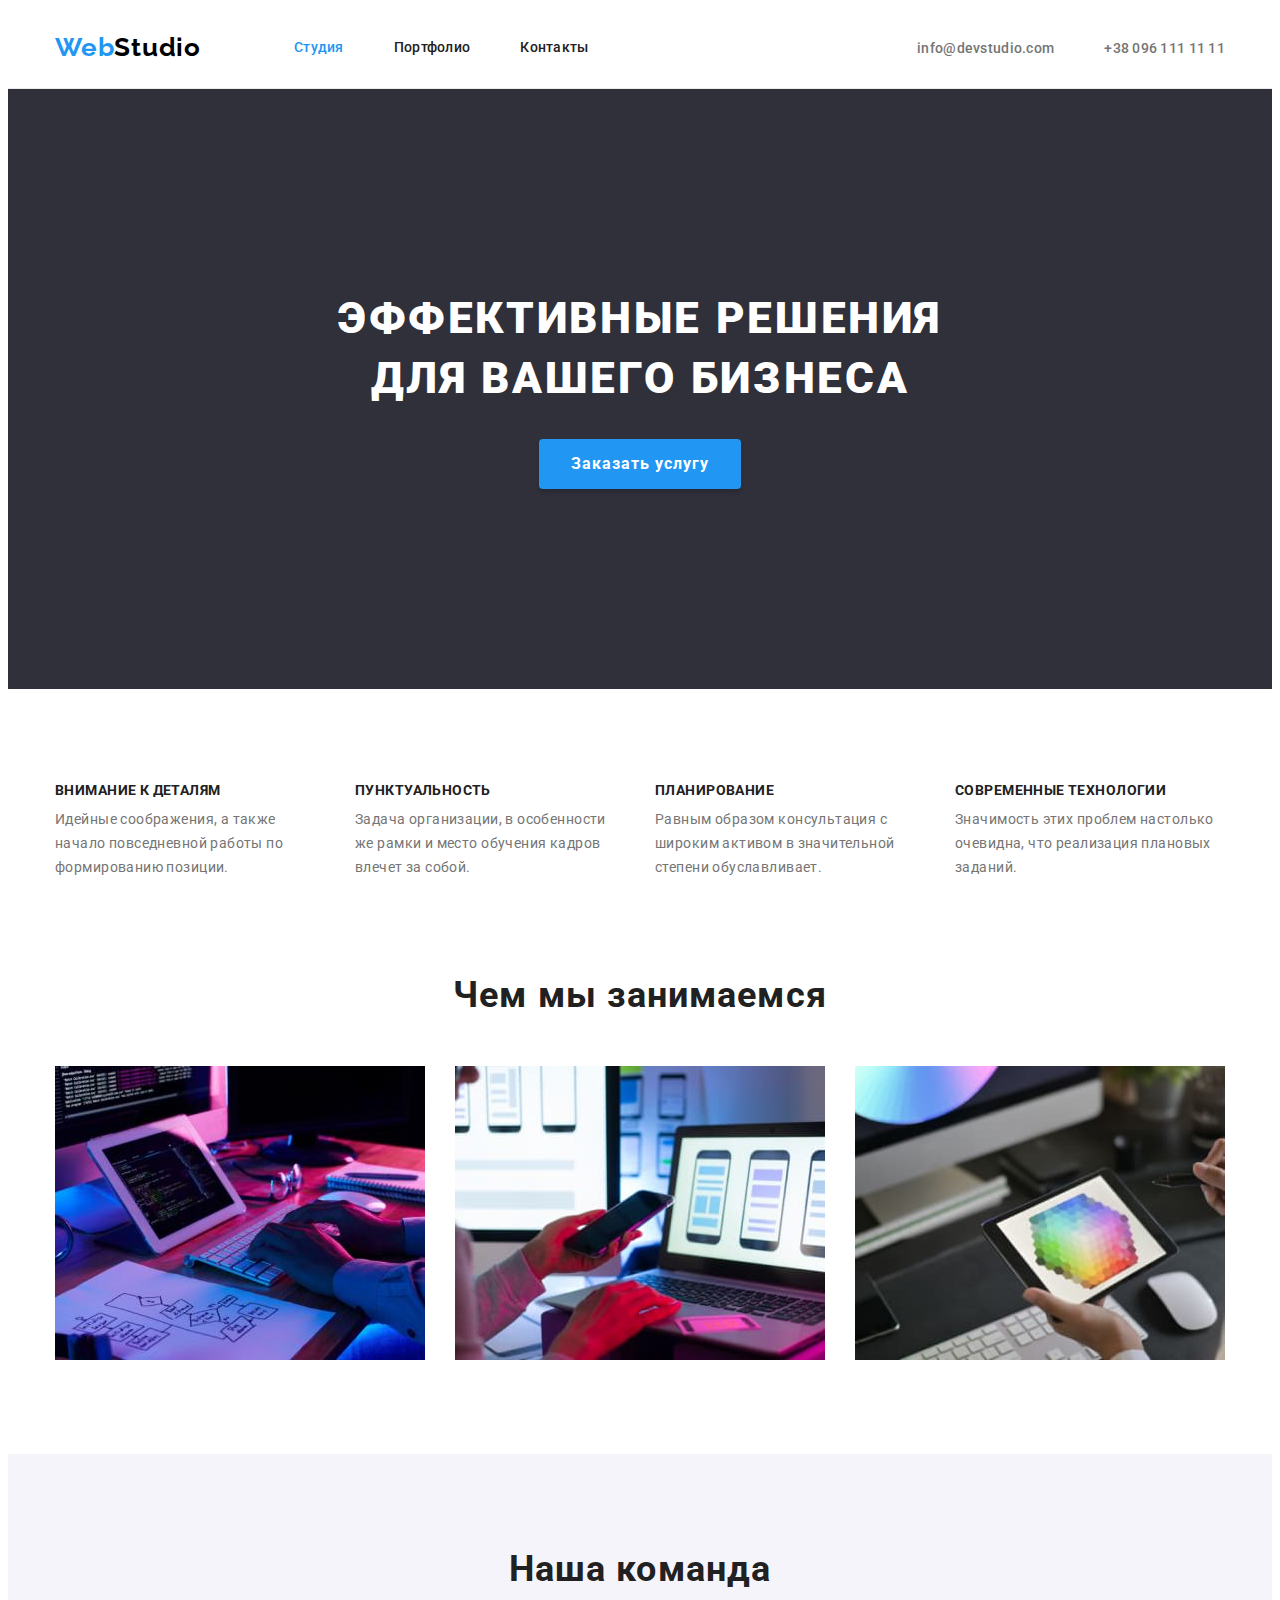
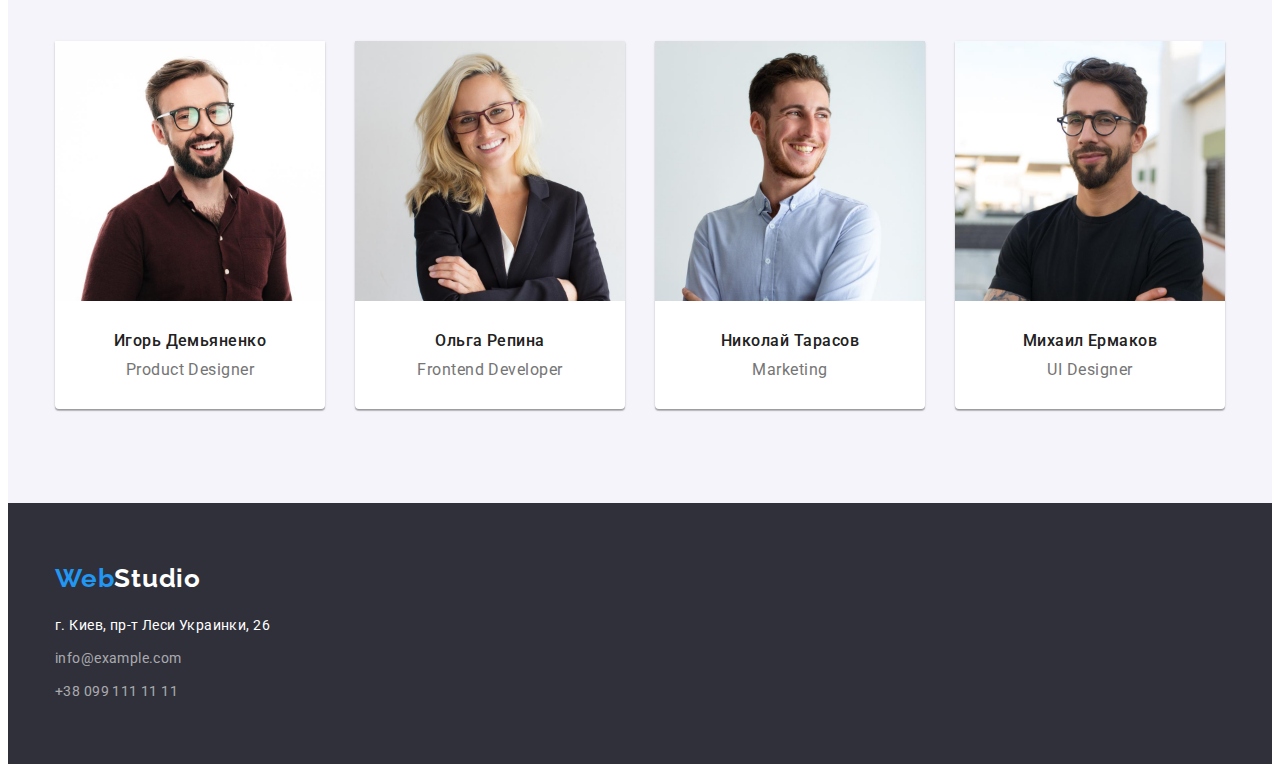
==== index.html @ 94f9a228 "copy files from last homework" ====
<!DOCTYPE html>
<html lang="ru">
  <head>
    <meta charset="UTF-8" />
    <meta http-equiv="X-UA-Compatible" content="IE=edge" />
    <meta name="viewport" content="width=device-width, initial-scale=1.0" />
    <title>Студия</title>
    <link
      rel="stylesheet"
      href="https://cdnjs.cloudflare.com/ajax/libs/modern-normalize/1.1.0/modern-normalize.min.css"
      integrity="sha512-wpPYUAdjBVSE4KJnH1VR1HeZfpl1ub8YT/NKx4PuQ5NmX2tKuGu6U/JRp5y+Y8XG2tV+wKQpNHVUX03MfMFn9Q=="
      crossorigin="anonymous"
      referrerpolicy="no-referrer"
    />
    <link rel="preconnect" href="https://fonts.googleapis.com" />
    <link rel="preconnect" href="https://fonts.gstatic.com" crossorigin />
    <link
      href="https://fonts.googleapis.com/css2?family=Raleway:wght@700&family=Roboto:wght@400;500;700;900&display=swap"
      rel="stylesheet"
    />
    <link rel="stylesheet" href="./css/global.css" />
    <link rel="stylesheet" href="./css/styles.css" />
  </head>
  <body>
    <header class="header">
      <div class="container header-container">
        <nav class="nav">
          <a href="./index.html" class="logo link header-logo"
            >Web<span class="logo-dark">Studio</span></a
          >
          <ul class="nav-list list">
            <li class="nav-item">
              <a href="./index.html" class="nav-link current-link link"
                >Студия</a
              >
            </li>
            <li class="nav-item">
              <a href="./portfolio.html" class="nav-link link">Портфолио</a>
            </li>
            <li class="nav-item">
              <a href="" class="nav-link link">Контакты</a>
            </li>
          </ul>
        </nav>
        <ul class="contacts-list list">
          <li class="contacts-item">
            <a href="mailto:info@devstudio.com" class="contacts-link link"
              >info@devstudio.com</a
            >
          </li>
          <li class="contacts-item">
            <a href="tel:+380961111111" class="contacts-link link"
              >+38 096 111 11 11</a
            >
          </li>
        </ul>
      </div>
    </header>
    <main>
      <section class="hero">
        <div class="hero-text">
          <h1 class="hero-title">Эффективные решения для вашего бизнеса</h1>
          <button type="button" class="hero-btn">Заказать услугу</button>
        </div>
      </section>
      <section class="section features">
        <div class="container">
          <h2 class="visually-hidden">Наши преимущества</h2>
          <ul class="features-list list">
            <li class="features-item">
              <h3 class="features-title">Внимание к деталям</h3>
              <p class="features-text">
                Идейные соображения, а также начало повседневной работы по
                формированию позиции.
              </p>
            </li>
            <li class="features-item">
              <h3 class="features-title">Пунктуальность</h3>
              <p class="features-text">
                Задача организации, в особенности же рамки и место обучения
                кадров влечет за собой.
              </p>
            </li>
            <li class="features-item">
              <h3 class="features-title">Планирование</h3>
              <p class="features-text">
                Равным образом консультация с широким активом в значительной
                степени обуславливает.
              </p>
            </li>
            <li class="features-item">
              <h3 class="features-title">Современные технологии</h3>
              <p class="features-text">
                Значимость этих проблем настолько очевидна, что реализация
                плановых заданий.
              </p>
            </li>
          </ul>
        </div>
      </section>
      <section class="section occupation">
        <div class="container">
          <h2 class="section-title">Чем мы занимаемся</h2>
          <ul class="occupation-list list">
            <li class="occupation-item">
              <img
                src="./img/doing-1.jpg"
                alt="человек пишет код"
                width="370"
                height="294"
              />
            </li>
            <li class="occupation-item">
              <img
                src="./img/doing-2.jpg"
                alt="человек разрабатывает продукт"
                width="370"
                height="294"
              />
            </li>
            <li class="occupation-item">
              <img
                src="./img/doing-3.jpg"
                alt="человек рисует на планшете"
                width="370"
                height="294"
              />
            </li>
          </ul>
        </div>
      </section>
      <section class="section team">
        <div class="container">
          <h2 class="section-title">Наша команда</h2>
          <ul class="team-list list">
            <li class="team-item">
              <img
                src="./img/team-1.jpg"
                alt="Игорь Демьяненко"
                width="270"
                height="260"
              />
              <div class="team-item-description">
                <h3 class="team-item-title">Игорь Демьяненко</h3>
                <p lang="en" class="team-item-text">Product Designer</p>
              </div>
            </li>
            <li class="team-item">
              <img
                src="./img/team-2.jpg"
                alt="Ольга Репина"
                width="270"
                height="260"
              />
              <div class="team-item-description">
                <h3 class="team-item-title">Ольга Репина</h3>
                <p lang="en" class="team-item-text">Frontend Developer</p>
              </div>
            </li>
            <li class="team-item">
              <img
                src="./img/team-3.jpg"
                alt="Николай Тарасов"
                width="270"
                height="260"
              />
              <div class="team-item-description">
                <h3 class="team-item-title">Николай Тарасов</h3>
                <p lang="en" class="team-item-text">Marketing</p>
              </div>
            </li>
            <li class="team-item">
              <img
                src="./img/team-4.jpg"
                alt="Михаил Ермаков"
                width="270"
                height="260"
              />
              <div class="team-item-description">
                <h3 class="team-item-title">Михаил Ермаков</h3>
                <p lang="en" class="team-item-text">UI Designer</p>
              </div>
            </li>
          </ul>
        </div>
      </section>
    </main>
    <footer class="footer">
      <div class="container">
        <a href="./index.html" class="logo footer-logo link"
          >Web<span class="logo-light">Studio</span></a
        >
        <address class="footer-address">
          <ul class="address-list list">
            <li class="address-item">
              <a
                href="https://goo.gl/maps/Y2jGbLonfC9cpmkF8"
                target="_blank"
                rel="noreferrer noopener"
                class="address-location link"
                >г. Киев, пр-т Леси Украинки, 26</a
              >
            </li>
            <li class="address-item">
              <a href="mailto:info@example.com" class="address-contacts link"
                >info@example.com</a
              >
            </li>
            <li class="address-item">
              <a href="tel:+380991111111" class="address-contacts link"
                >+38 099 111 11 11</a
              >
            </li>
          </ul>
        </address>
      </div>
    </footer>
  </body>
</html>
---- css/global.css ----
html {
  box-sizing: border-box;
  scroll-behavior: smooth;
}

*,
*::after,
*::before {
  box-sizing: inherit;
}

h1,
h2,
h3,
h4,
h5,
h6,
p {
  margin: 0;
}

img {
  display: block;
  max-width: 100%;
  height: auto;
}

address {
  font-style: normal;
  /* or */
  font-style: inherit;
}

button {
  padding: 0;
  border: none;
  font: inherit;
  color: inherit;
  background-color: transparent;
  cursor: pointer;
}

.list {
  list-style: none;
  padding-left: 0;
  margin: 0;
}

.link {
  text-decoration: none;
  color: inherit;
}
---- css/styles.css ----
:root {
  --first-title-color: #ffffff;
  --second-title-color: #212121;
  --first-text-color: #757575;
  --second-text-color: #ffffff;
  --third-text-color: #212121;
  --accent-color: #2196f3;
  --contacts-color: rgba(255, 255, 255, 0.6);
  --additional-color: #000000;
  --button-hover-color: #188ce8;
  --filter-button-background-color: #f5f4fa;
  --line-color: #ececec;
  --cards-border-color: #eeeeee;
  --first-background-color: #ffffff;
  --second-background-color: #2f303a;
  --third-background-color: #f5f4fa;
}

body {
  font-family: 'Roboto', sans-serif;
  color: var(--first-text-color);
}

.container {
  width: 1200px;
  padding-left: 15px;
  padding-right: 15px;
  margin: 0 auto;
}

.visually-hidden {
  position: absolute;
  white-space: nowrap;
  width: 1px;
  height: 1px;
  overflow: hidden;
  border: 0;
  padding: 0;
  clip: rect(0 0 0 0);
  clip-path: inset(50%);
  margin: -1px;
}

.link {
  text-decoration: none;
}

.list {
  list-style: none;
}

.logo {
  font-family: 'Raleway', sans-serif;
  font-weight: 700;
  font-size: 26px;
  line-height: 1.2;
  letter-spacing: 0.03em;
  color: var(--accent-color);
}

.logo-dark {
  color: var(--additional-color);
}

.logo-light {
  color: var(--second-text-color);
}

.section {
  padding-top: 94px;
  padding-bottom: 94px;
}

.section-title {
  font-weight: 700;
  font-size: 36px;
  line-height: 1.17;
  text-align: center;
  letter-spacing: 0.03em;
  color: var(--second-title-color);
  margin-bottom: 50px;
}

/*------HEADER------ */

.header {
  border-bottom: 1px solid var(--line-color);
}

.header-container {
  display: flex;
  align-items: center;
}

.nav {
  display: flex;
  align-items: center;
}

.header-logo {
  margin-right: 93px;
}

.nav-list {
  display: flex;
}

.nav-item:not(:last-child),
.contacts-item:not(:last-child) {
  margin-right: 50px;
}

.nav-link,
.contacts-link {
  font-weight: 500;
  font-size: 14px;
  line-height: 1.14;
  letter-spacing: 0.02em;
}

.nav-link {
  color: var(--third-text-color);
  padding-top: 32px;
  padding-bottom: 32px;
  display: block;
}

.contacts-list {
  display: flex;
  margin-left: auto;
}

.contacts-link {
  padding-top: 32px;
  padding-bottom: 32px;
}

.nav-link:hover,
.nav-link:focus,
.contacts-link:hover,
.contacts-link:focus {
  color: var(--accent-color);
}

.current-link {
  color: var(--accent-color);
}

/*------HERO------*/

.hero {
  background-color: var(--second-background-color);
  padding-top: 200px;
  padding-bottom: 200px;
  text-align: center;
}

.hero-text {
  width: 696px;
  margin-left: auto;
  margin-right: auto;
}

.hero-title {
  font-weight: 900;
  font-size: 44px;
  line-height: 1.36;
  letter-spacing: 0.06em;
  text-transform: uppercase;
  color: var(--first-title-color);
  margin-bottom: 30px;
}

.hero-btn {
  font-weight: 700;
  font-size: 16px;
  line-height: 1.87;
  text-align: center;
  letter-spacing: 0.06em;
  color: var(--second-text-color);
  background-color: var(--accent-color);
  border: transparent;
  border-radius: 4px;
  box-shadow: 0px 4px 4px rgba(0, 0, 0, 0.15);
  padding: 10px 32px;
  min-width: 200px;
}

.hero-btn:hover,
.hero-btn:focus {
  background-color: var(--button-hover-color);
}

/*------FEATURES------*/

.features {
  padding-bottom: 0;
}

.features-list {
  display: flex;
}

.features-item {
  width: 270px;
}

.features-item:not(:last-child) {
  margin-right: 30px;
}

.features-title {
  font-weight: 700;
  font-size: 14px;
  line-height: 1.14;
  letter-spacing: 0.03em;
  text-transform: uppercase;
  color: var(--second-title-color);
  margin-bottom: 10px;
}

.features-text {
  font-size: 14px;
  line-height: 1.71;
  letter-spacing: 0.03em;
}

/*------OCCUPATION------*/

.occupation-list {
  display: flex;
}

.occupation-item {
  width: 370px;
}

.occupation-item:not(:last-child) {
  margin-right: 30px;
}

/*------TEAM------*/

.team {
  background-color: var(--third-background-color);
}

.team-list {
  display: flex;
}

.team-item {
  min-width: 270px;
  box-shadow: 0px 1px 3px rgba(0, 0, 0, 0.12), 0px 1px 1px rgba(0, 0, 0, 0.14),
    0px 2px 1px rgba(0, 0, 0, 0.2);
  border-radius: 0px 0px 4px 4px;
  background-color: var(--first-background-color);
}

.team-item:not(:last-child) {
  margin-right: 30px;
}

.team-item-description {
  padding-top: 30px;
  padding-bottom: 30px;
}

.team-item-title {
  font-weight: 500;
  font-size: 16px;
  line-height: 1.19;
  text-align: center;
  letter-spacing: 0.03em;
  color: var(--second-title-color);
  margin-bottom: 10px;
}

.team-item-text {
  font-size: 16px;
  line-height: 1.19;
  text-align: center;
  letter-spacing: 0.03em;
}

/*------FOOTER------*/
.footer {
  background-color: var(--second-background-color);
  padding-top: 60px;
  padding-bottom: 60px;
}

.footer-logo {
  display: block;
  margin-bottom: 20px;
}

.address-item:not(:last-child) {
  margin-bottom: 9px;
}

.address-location,
.address-contacts {
  font-style: normal;
  font-size: 14px;
  line-height: 1.71;
  letter-spacing: 0.03em;
}

.address-location {
  color: var(--second-text-color);
}

.address-contacts {
  color: var(--contacts-color);
}

/*PORTFOLIO*/

/*------WORKS------*/

.works {
  padding-top: 94px;
  padding-bottom: 94px;
}

.filter-list {
  display: flex;
  margin-bottom: 50px;
  justify-content: center;
}

.filter-item:not(:last-child) {
  margin-right: 8px;
}

.filter-btn {
  display: block;
  font-weight: 500;
  font-size: 16px;
  line-height: 1.62;
  text-align: center;
  letter-spacing: 0.03em;
  color: var(--third-text-color);
  background-color: var(--filter-button-background-color);
  border: transparent;
  border-radius: 4px;
  padding: 6px 22px;
}

.filter-btn:hover,
.filter-btn:focus {
  color: var(--second-text-color);
  background-color: var(--accent-color);
  box-shadow: 0px 3px 1px rgba(0, 0, 0, 0.1), 0px 1px 2px rgba(0, 0, 0, 0.08),
    0px 2px 2px rgba(0, 0, 0, 0.12);
}

.works-list {
  display: flex;
  flex-wrap: wrap;
  margin-top: -30px;
  margin-left: -30px;
}

.works-item {
  width: 370px;
  margin-top: 30px;
  margin-left: 30px;
  flex-basis: calc((100% - 3 * 30px) / 3);
}

.works-link {
  color: inherit;
}

.works-item-description {
  padding: 20px 24px;
  border: 1px solid var(--cards-border-color);
  border-top: none;
}

.works-title {
  font-weight: 700;
  font-size: 18px;
  line-height: 2;
  letter-spacing: 0.06em;
  color: var(--second-title-color);
  margin-bottom: 4px;
}

.works-text {
  font-size: 16px;
  line-height: 1.87;
  letter-spacing: 0.03em;
}
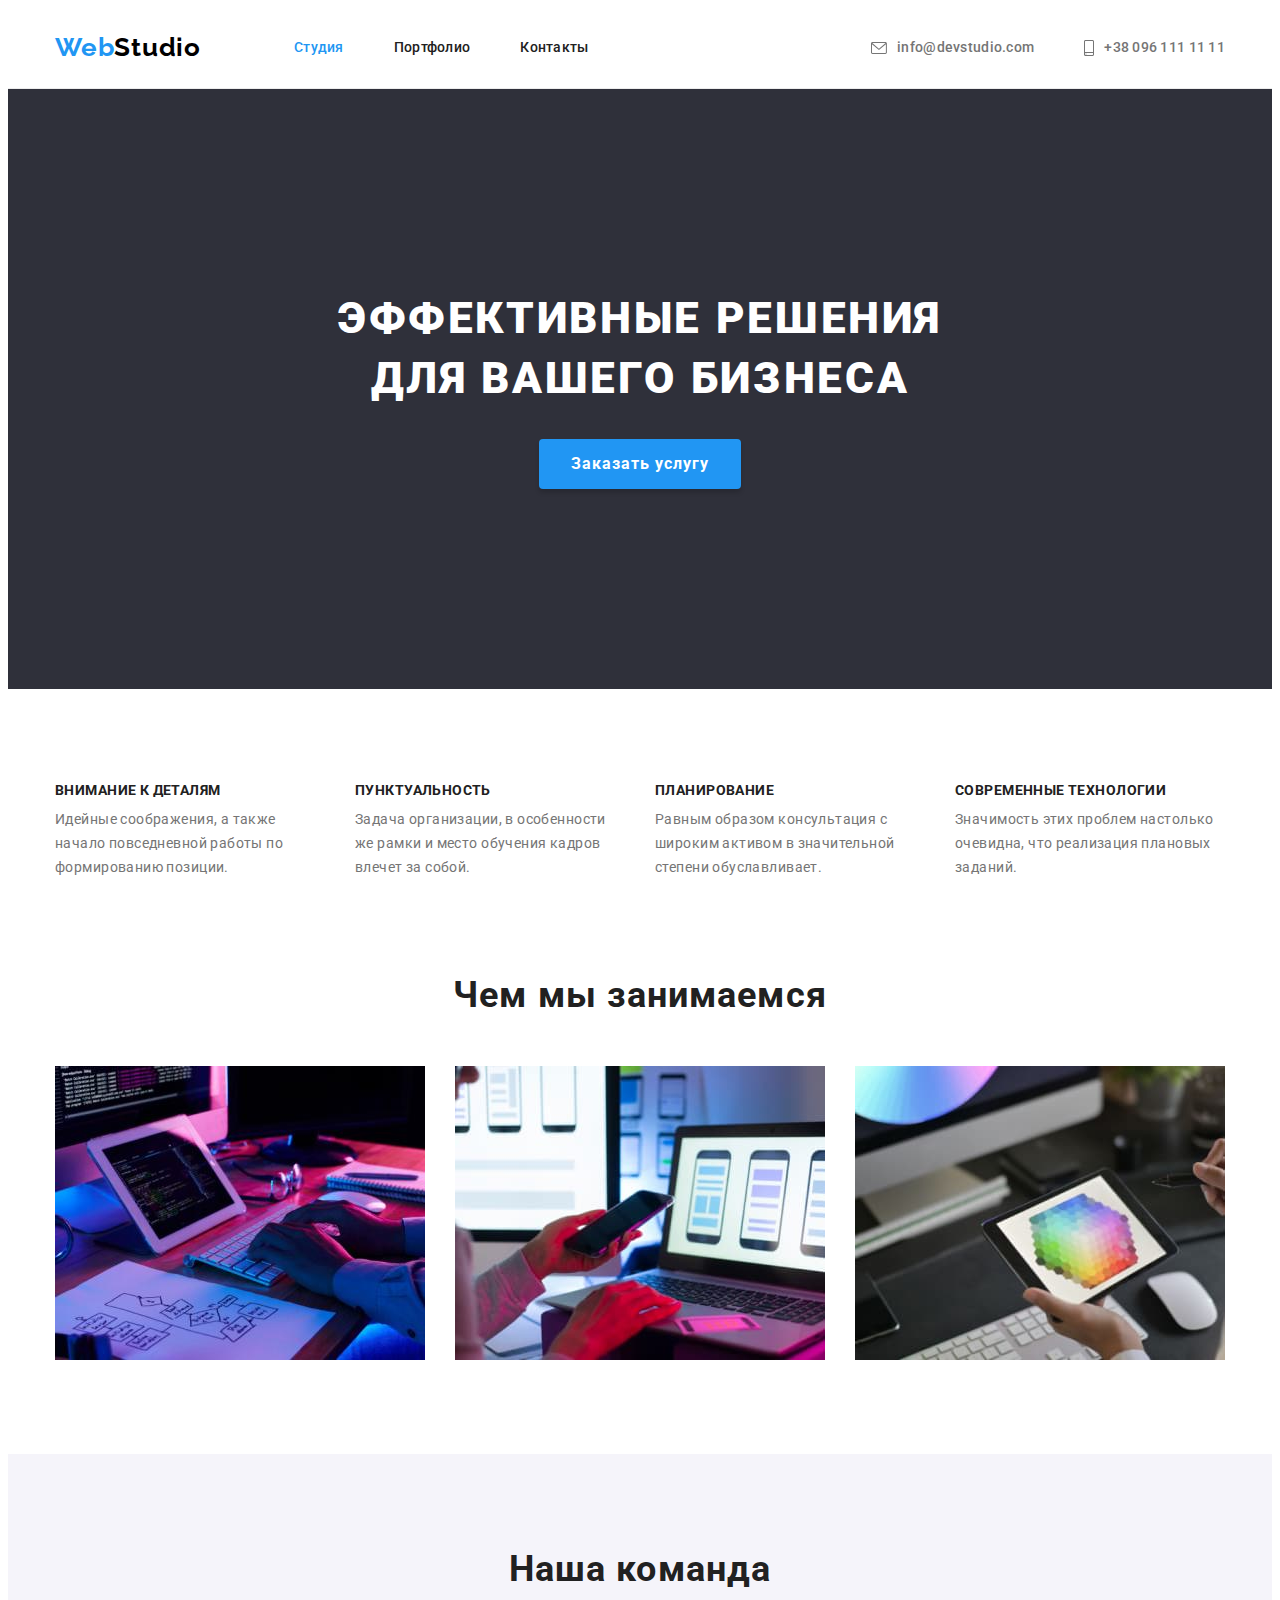
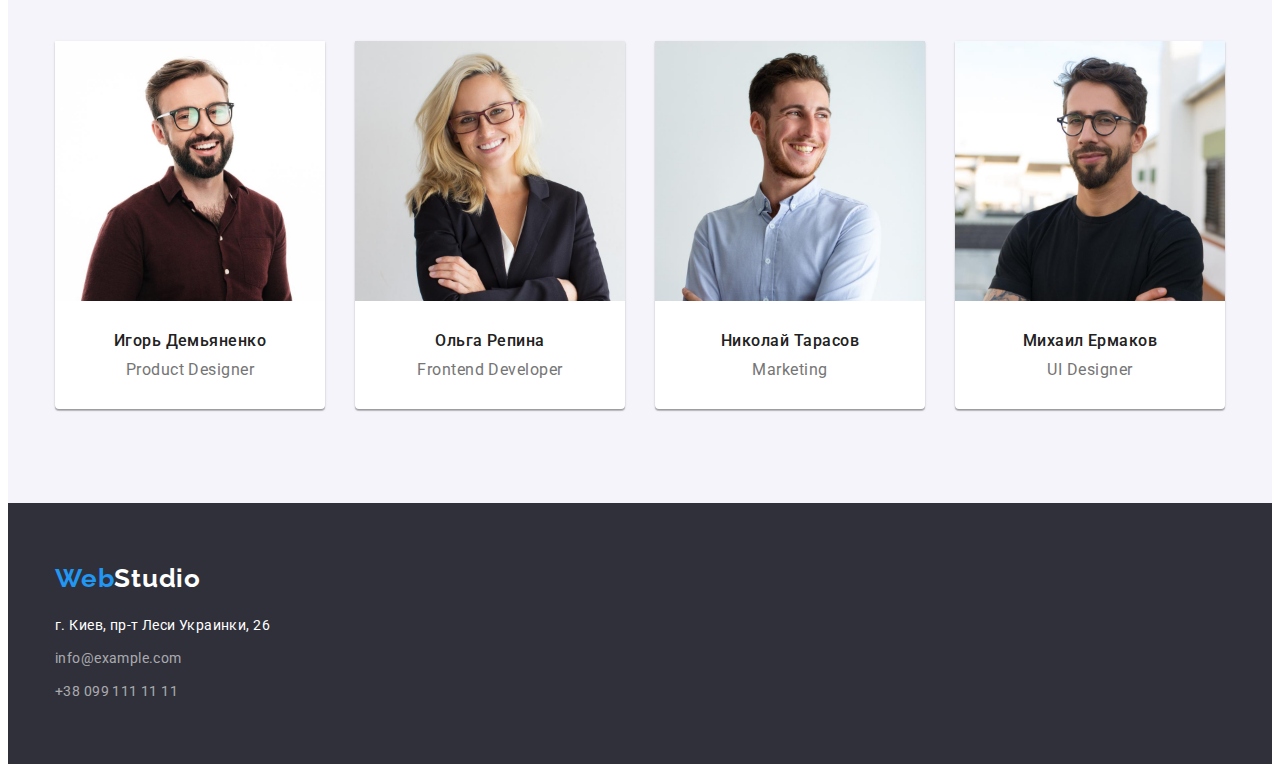
==== commit d813a498: "make header" ====
--- a/index.html
+++ b/index.html
@@ -44,11 +44,17 @@
         </nav>
         <ul class="contacts-list list">
           <li class="contacts-item">
+            <svg class="icon-mail">
+              <use href="./img/icon.svg#icon-envelope"></use>
+            </svg>
             <a href="mailto:info@devstudio.com" class="contacts-link link"
               >info@devstudio.com</a
             >
           </li>
           <li class="contacts-item">
+            <svg class="icon-phone">
+              <use href="./img/icon.svg#icon-phone"></use>
+            </svg>
             <a href="tel:+380961111111" class="contacts-link link"
               >+38 096 111 11 11</a
             >
--- a/css/styles.css
+++ b/css/styles.css
@@ -105,6 +105,10 @@
   display: flex;
 }
 
+.nav-item {
+  display: flex;
+}
+
 .nav-item:not(:last-child),
 .contacts-item:not(:last-child) {
   margin-right: 50px;
@@ -116,13 +120,12 @@
   font-size: 14px;
   line-height: 1.14;
   letter-spacing: 0.02em;
+  padding-top: 32px;
+  padding-bottom: 32px;
 }
 
 .nav-link {
   color: var(--third-text-color);
-  padding-top: 32px;
-  padding-bottom: 32px;
-  display: block;
 }
 
 .contacts-list {
@@ -130,15 +133,33 @@
   margin-left: auto;
 }
 
-.contacts-link {
-  padding-top: 32px;
-  padding-bottom: 32px;
+.contacts-item {
+  display: flex;
+  align-items: center;
+}
+
+.contacts-item:hover {
+  color: var(--accent-color);
+}
+
+.icon-mail,
+.icon-phone {
+  margin-right: 10px;
+  fill: currentColor;
+}
+
+.icon-mail {
+  width: 16px;
+  height: 12px;
+}
+
+.icon-phone {
+  width: 10px;
+  height: 16px;
 }
 
 .nav-link:hover,
-.nav-link:focus,
-.contacts-link:hover,
-.contacts-link:focus {
+.nav-link:focus {
   color: var(--accent-color);
 }
 
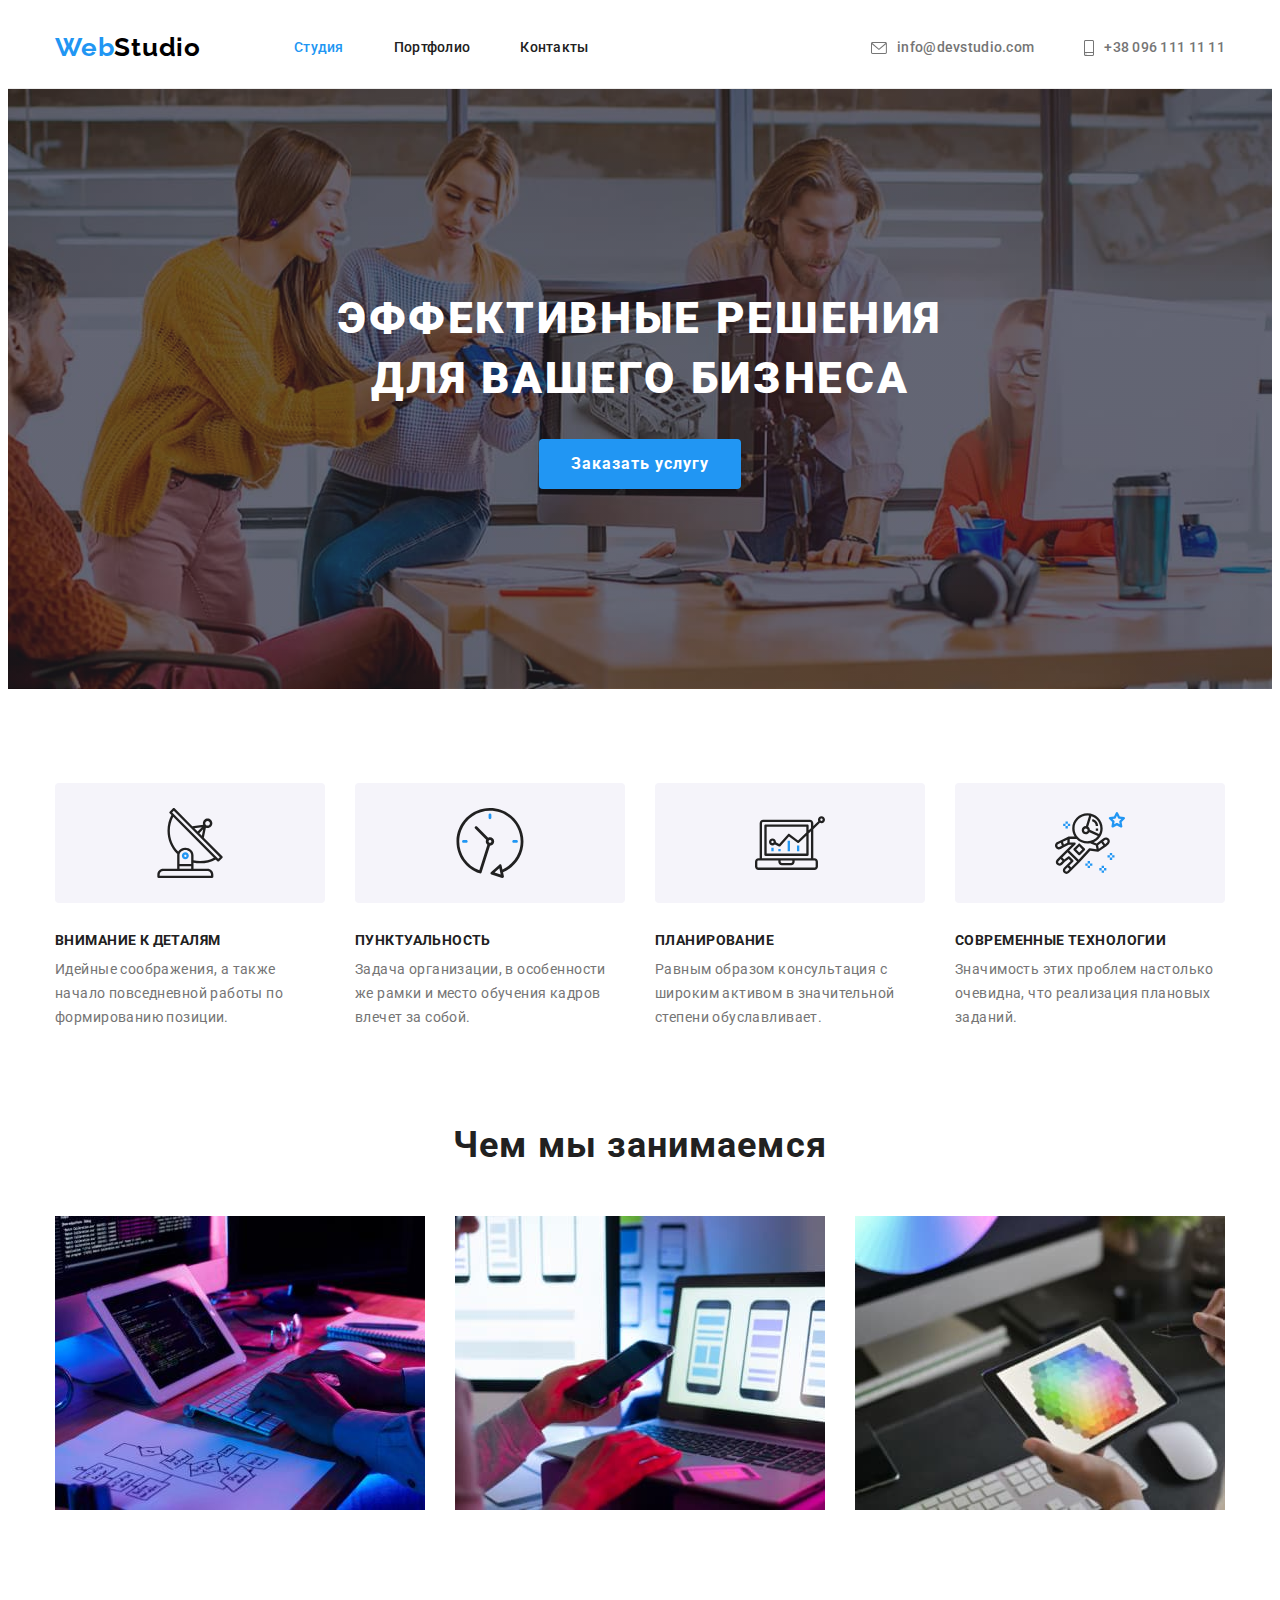
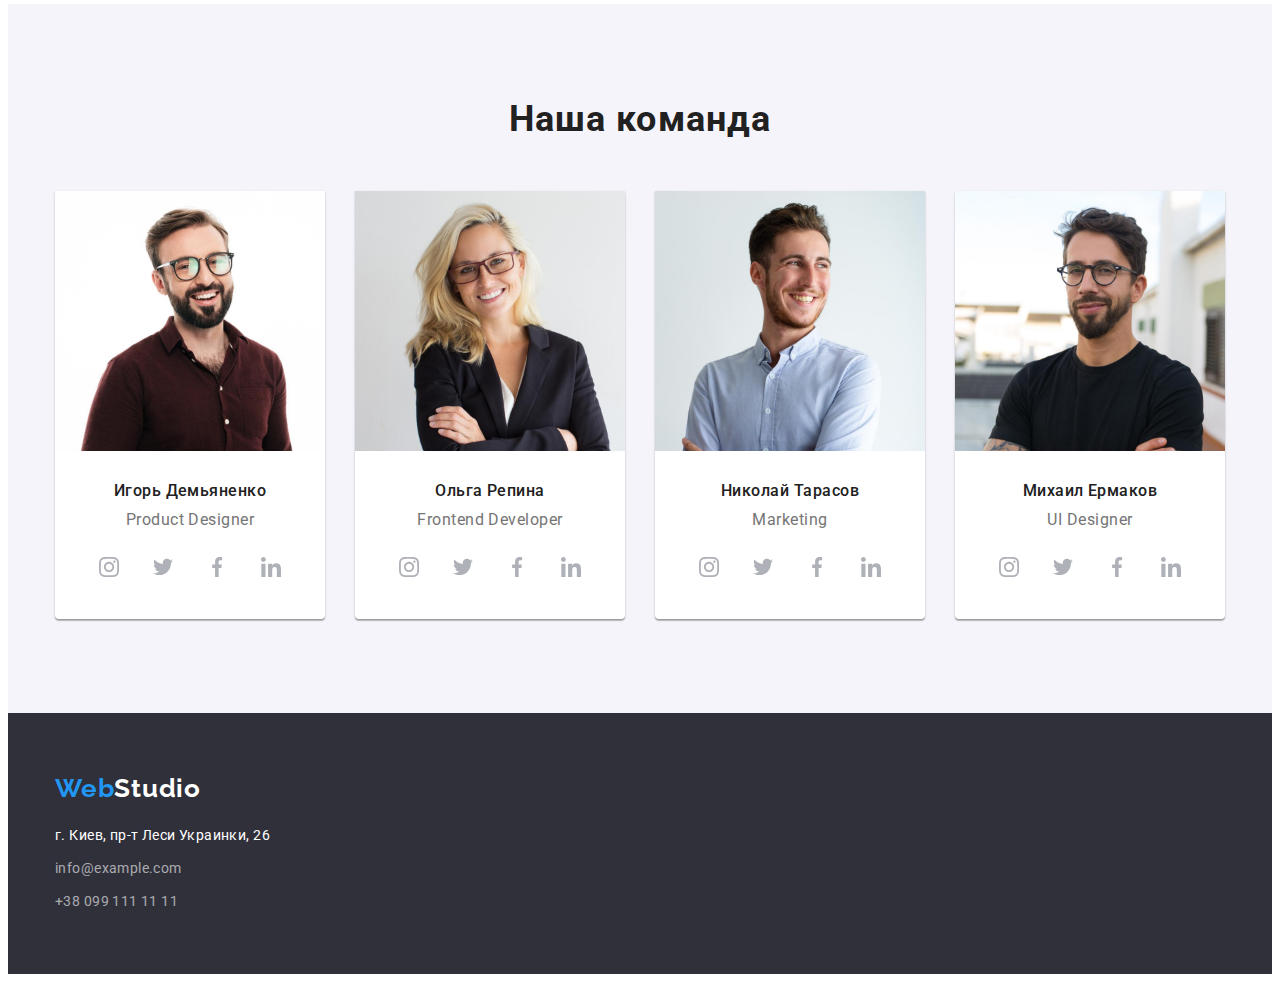
==== commit 4ab1fbbd: "make main except section clients" ====
--- a/index.html
+++ b/index.html
@@ -74,6 +74,11 @@
           <h2 class="visually-hidden">Наши преимущества</h2>
           <ul class="features-list list">
             <li class="features-item">
+              <div class="features-bg-icon">
+                <svg class="features-icon">
+                  <use href="./img/icon.svg#icon-antenna"></use>
+                </svg>
+              </div>
               <h3 class="features-title">Внимание к деталям</h3>
               <p class="features-text">
                 Идейные соображения, а также начало повседневной работы по
@@ -81,6 +86,11 @@
               </p>
             </li>
             <li class="features-item">
+              <div class="features-bg-icon">
+                <svg class="features-icon">
+                  <use href="./img/icon.svg#icon-clock"></use>
+                </svg>
+              </div>
               <h3 class="features-title">Пунктуальность</h3>
               <p class="features-text">
                 Задача организации, в особенности же рамки и место обучения
@@ -88,6 +98,11 @@
               </p>
             </li>
             <li class="features-item">
+              <div class="features-bg-icon">
+                <svg class="features-icon">
+                  <use href="./img/icon.svg#icon-diagram"></use>
+                </svg>
+              </div>
               <h3 class="features-title">Планирование</h3>
               <p class="features-text">
                 Равным образом консультация с широким активом в значительной
@@ -95,6 +110,11 @@
               </p>
             </li>
             <li class="features-item">
+              <div class="features-bg-icon">
+                <svg class="features-icon">
+                  <use href="./img/icon.svg#icon-astronaut"></use>
+                </svg>
+              </div>
               <h3 class="features-title">Современные технологии</h3>
               <p class="features-text">
                 Значимость этих проблем настолько очевидна, что реализация
@@ -149,6 +169,56 @@
               <div class="team-item-description">
                 <h3 class="team-item-title">Игорь Демьяненко</h3>
                 <p lang="en" class="team-item-text">Product Designer</p>
+                <ul class="team-social social-list list">
+                  <li class="social-item">
+                    <a
+                      href=""
+                      target="_blank"
+                      rel="noreferrer noopener"
+                      class="social-link link team-social-link"
+                    >
+                      <svg class="social-icon team-social-icon">
+                        <use href="./img/icon.svg#icon-instagram"></use>
+                      </svg>
+                    </a>
+                  </li>
+                  <li class="social-item">
+                    <a
+                      href=""
+                      target="_blank"
+                      rel="noreferrer noopener"
+                      class="social-link link team-social-link"
+                    >
+                      <svg class="social-icon team-social-icon">
+                        <use href="./img/icon.svg#icon-twitter"></use>
+                      </svg>
+                    </a>
+                  </li>
+                  <li class="social-item">
+                    <a
+                      href=""
+                      target="_blank"
+                      rel="noreferrer noopener"
+                      class="social-link link team-social-link"
+                    >
+                      <svg class="social-icon team-social-icon">
+                        <use href="./img/icon.svg#icon-facebook"></use>
+                      </svg>
+                    </a>
+                  </li>
+                  <li class="social-item">
+                    <a
+                      href=""
+                      target="_blank"
+                      rel="noreferrer noopener"
+                      class="social-link link team-social-link"
+                    >
+                      <svg class="social-icon team-social-icon">
+                        <use href="./img/icon.svg#icon-linkedin"></use>
+                      </svg>
+                    </a>
+                  </li>
+                </ul>
               </div>
             </li>
             <li class="team-item">
@@ -161,6 +231,56 @@
               <div class="team-item-description">
                 <h3 class="team-item-title">Ольга Репина</h3>
                 <p lang="en" class="team-item-text">Frontend Developer</p>
+                <ul class="team-social social-list list">
+                  <li class="social-item">
+                    <a
+                      href=""
+                      target="_blank"
+                      rel="noreferrer noopener"
+                      class="social-link link team-social-link"
+                    >
+                      <svg class="social-icon team-social-icon">
+                        <use href="./img/icon.svg#icon-instagram"></use>
+                      </svg>
+                    </a>
+                  </li>
+                  <li class="social-item">
+                    <a
+                      href=""
+                      target="_blank"
+                      rel="noreferrer noopener"
+                      class="social-link link team-social-link"
+                    >
+                      <svg class="social-icon team-social-icon">
+                        <use href="./img/icon.svg#icon-twitter"></use>
+                      </svg>
+                    </a>
+                  </li>
+                  <li class="social-item">
+                    <a
+                      href=""
+                      target="_blank"
+                      rel="noreferrer noopener"
+                      class="social-link link team-social-link"
+                    >
+                      <svg class="social-icon team-social-icon">
+                        <use href="./img/icon.svg#icon-facebook"></use>
+                      </svg>
+                    </a>
+                  </li>
+                  <li class="social-item">
+                    <a
+                      href=""
+                      target="_blank"
+                      rel="noreferrer noopener"
+                      class="social-link link team-social-link"
+                    >
+                      <svg class="social-icon team-social-icon">
+                        <use href="./img/icon.svg#icon-linkedin"></use>
+                      </svg>
+                    </a>
+                  </li>
+                </ul>
               </div>
             </li>
             <li class="team-item">
@@ -173,6 +293,56 @@
               <div class="team-item-description">
                 <h3 class="team-item-title">Николай Тарасов</h3>
                 <p lang="en" class="team-item-text">Marketing</p>
+                <ul class="team-social social-list list">
+                  <li class="social-item">
+                    <a
+                      href=""
+                      target="_blank"
+                      rel="noreferrer noopener"
+                      class="social-link link team-social-link"
+                    >
+                      <svg class="social-icon team-social-icon">
+                        <use href="./img/icon.svg#icon-instagram"></use>
+                      </svg>
+                    </a>
+                  </li>
+                  <li class="social-item">
+                    <a
+                      href=""
+                      target="_blank"
+                      rel="noreferrer noopener"
+                      class="social-link link team-social-link"
+                    >
+                      <svg class="social-icon team-social-icon">
+                        <use href="./img/icon.svg#icon-twitter"></use>
+                      </svg>
+                    </a>
+                  </li>
+                  <li class="social-item">
+                    <a
+                      href=""
+                      target="_blank"
+                      rel="noreferrer noopener"
+                      class="social-link link team-social-link"
+                    >
+                      <svg class="social-icon team-social-icon">
+                        <use href="./img/icon.svg#icon-facebook"></use>
+                      </svg>
+                    </a>
+                  </li>
+                  <li class="social-item">
+                    <a
+                      href=""
+                      target="_blank"
+                      rel="noreferrer noopener"
+                      class="social-link link team-social-link"
+                    >
+                      <svg class="social-icon team-social-icon">
+                        <use href="./img/icon.svg#icon-linkedin"></use>
+                      </svg>
+                    </a>
+                  </li>
+                </ul>
               </div>
             </li>
             <li class="team-item">
@@ -185,6 +355,56 @@
               <div class="team-item-description">
                 <h3 class="team-item-title">Михаил Ермаков</h3>
                 <p lang="en" class="team-item-text">UI Designer</p>
+                <ul class="team-social social-list list">
+                  <li class="social-item">
+                    <a
+                      href=""
+                      target="_blank"
+                      rel="noreferrer noopener"
+                      class="social-link link team-social-link"
+                    >
+                      <svg class="social-icon team-social-icon">
+                        <use href="./img/icon.svg#icon-instagram"></use>
+                      </svg>
+                    </a>
+                  </li>
+                  <li class="social-item">
+                    <a
+                      href=""
+                      target="_blank"
+                      rel="noreferrer noopener"
+                      class="social-link link team-social-link"
+                    >
+                      <svg class="social-icon team-social-icon">
+                        <use href="./img/icon.svg#icon-twitter"></use>
+                      </svg>
+                    </a>
+                  </li>
+                  <li class="social-item">
+                    <a
+                      href=""
+                      target="_blank"
+                      rel="noreferrer noopener"
+                      class="social-link link team-social-link"
+                    >
+                      <svg class="social-icon team-social-icon">
+                        <use href="./img/icon.svg#icon-facebook"></use>
+                      </svg>
+                    </a>
+                  </li>
+                  <li class="social-item">
+                    <a
+                      href=""
+                      target="_blank"
+                      rel="noreferrer noopener"
+                      class="social-link link team-social-link"
+                    >
+                      <svg class="social-icon team-social-icon">
+                        <use href="./img/icon.svg#icon-linkedin"></use>
+                      </svg>
+                    </a>
+                  </li>
+                </ul>
               </div>
             </li>
           </ul>
--- a/css/styles.css
+++ b/css/styles.css
@@ -14,6 +14,8 @@
   --first-background-color: #ffffff;
   --second-background-color: #2f303a;
   --third-background-color: #f5f4fa;
+  --first-icon-color: #afb1b8;
+  --second-icon-color: #ffffff;
 }
 
 body {
@@ -81,6 +83,40 @@
   margin-bottom: 50px;
 }
 
+.social-list {
+  display: flex;
+  justify-content: center;
+}
+
+.social-item {
+  width: 44px;
+  height: 44px;
+}
+
+.social-item:not(:last-child) {
+  margin-right: 10px;
+}
+
+.social-icon {
+  width: 20px;
+  height: 20px;
+}
+
+.social-link {
+  width: 100%;
+  height: 100%;
+  border-radius: 50%;
+  display: flex;
+  align-items: center;
+  justify-content: center;
+}
+
+.social-link:hover,
+.social-link:focus {
+  background-color: var(--accent-color);
+  color: var(--second-icon-color);
+}
+
 /*------HEADER------ */
 
 .header {
@@ -171,6 +207,15 @@
 
 .hero {
   background-color: var(--second-background-color);
+  background-image: linear-gradient(
+      rgba(47, 48, 58, 0.4),
+      rgba(47, 48, 58, 0.4)
+    ),
+    url(../img/hero-bg.jpg);
+  background-repeat: no-repeat;
+  background-size: cover;
+  background-position: center;
+  max-width: 1600px;
   padding-top: 200px;
   padding-bottom: 200px;
   text-align: center;
@@ -230,6 +275,22 @@
   margin-right: 30px;
 }
 
+.features-bg-icon {
+  width: 270px;
+  height: 120px;
+  background-color: var(--third-background-color);
+  margin-bottom: 30px;
+  border-radius: 4px;
+  display: flex;
+  align-items: center;
+  justify-content: center;
+}
+
+.features-icon {
+  width: 70px;
+  height: 70px;
+}
+
 .features-title {
   font-weight: 700;
   font-size: 14px;
@@ -287,6 +348,15 @@
   padding-bottom: 30px;
 }
 
+.team-social-link {
+  background-color: var(--first-background-color);
+  color: var(--first-icon-color);
+}
+
+.team-social-icon {
+  fill: currentColor;
+}
+
 .team-item-title {
   font-weight: 500;
   font-size: 16px;
@@ -302,6 +372,7 @@
   line-height: 1.19;
   text-align: center;
   letter-spacing: 0.03em;
+  margin-bottom: 16px;
 }
 
 /*------FOOTER------*/
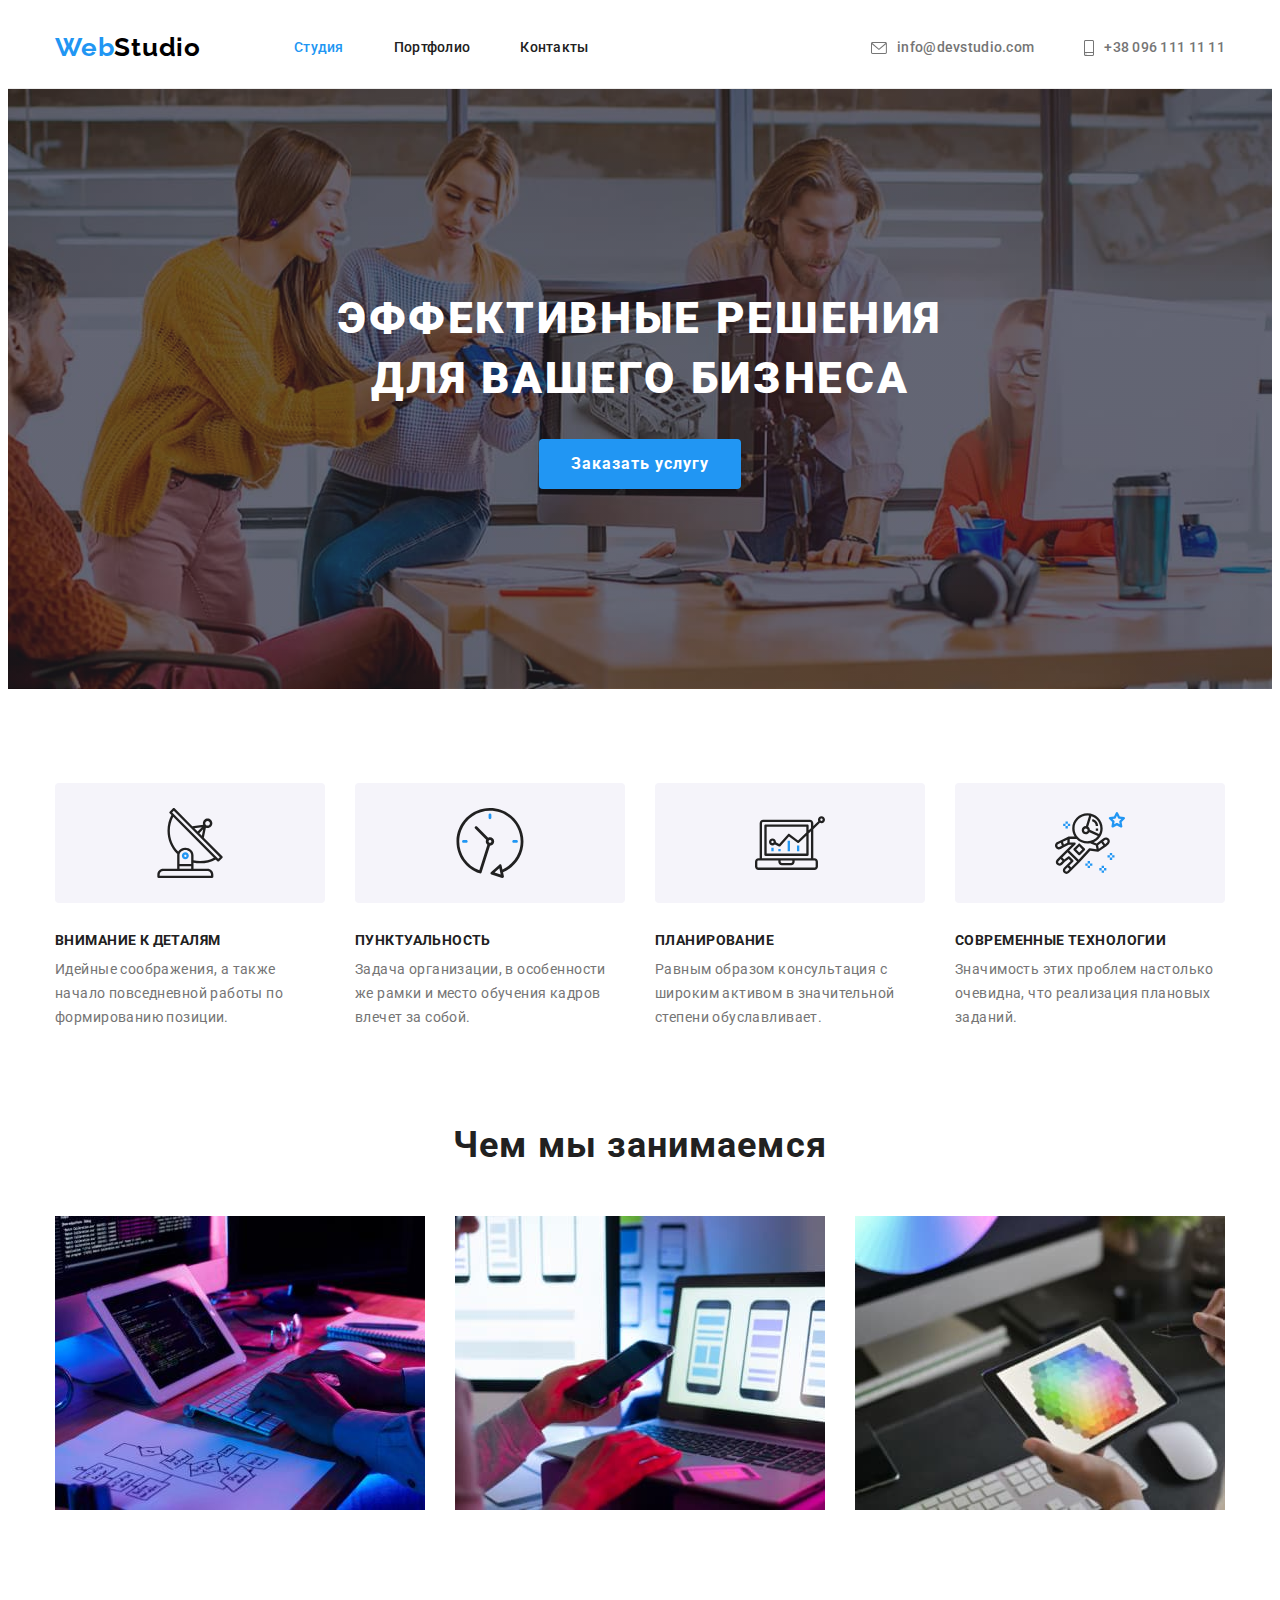
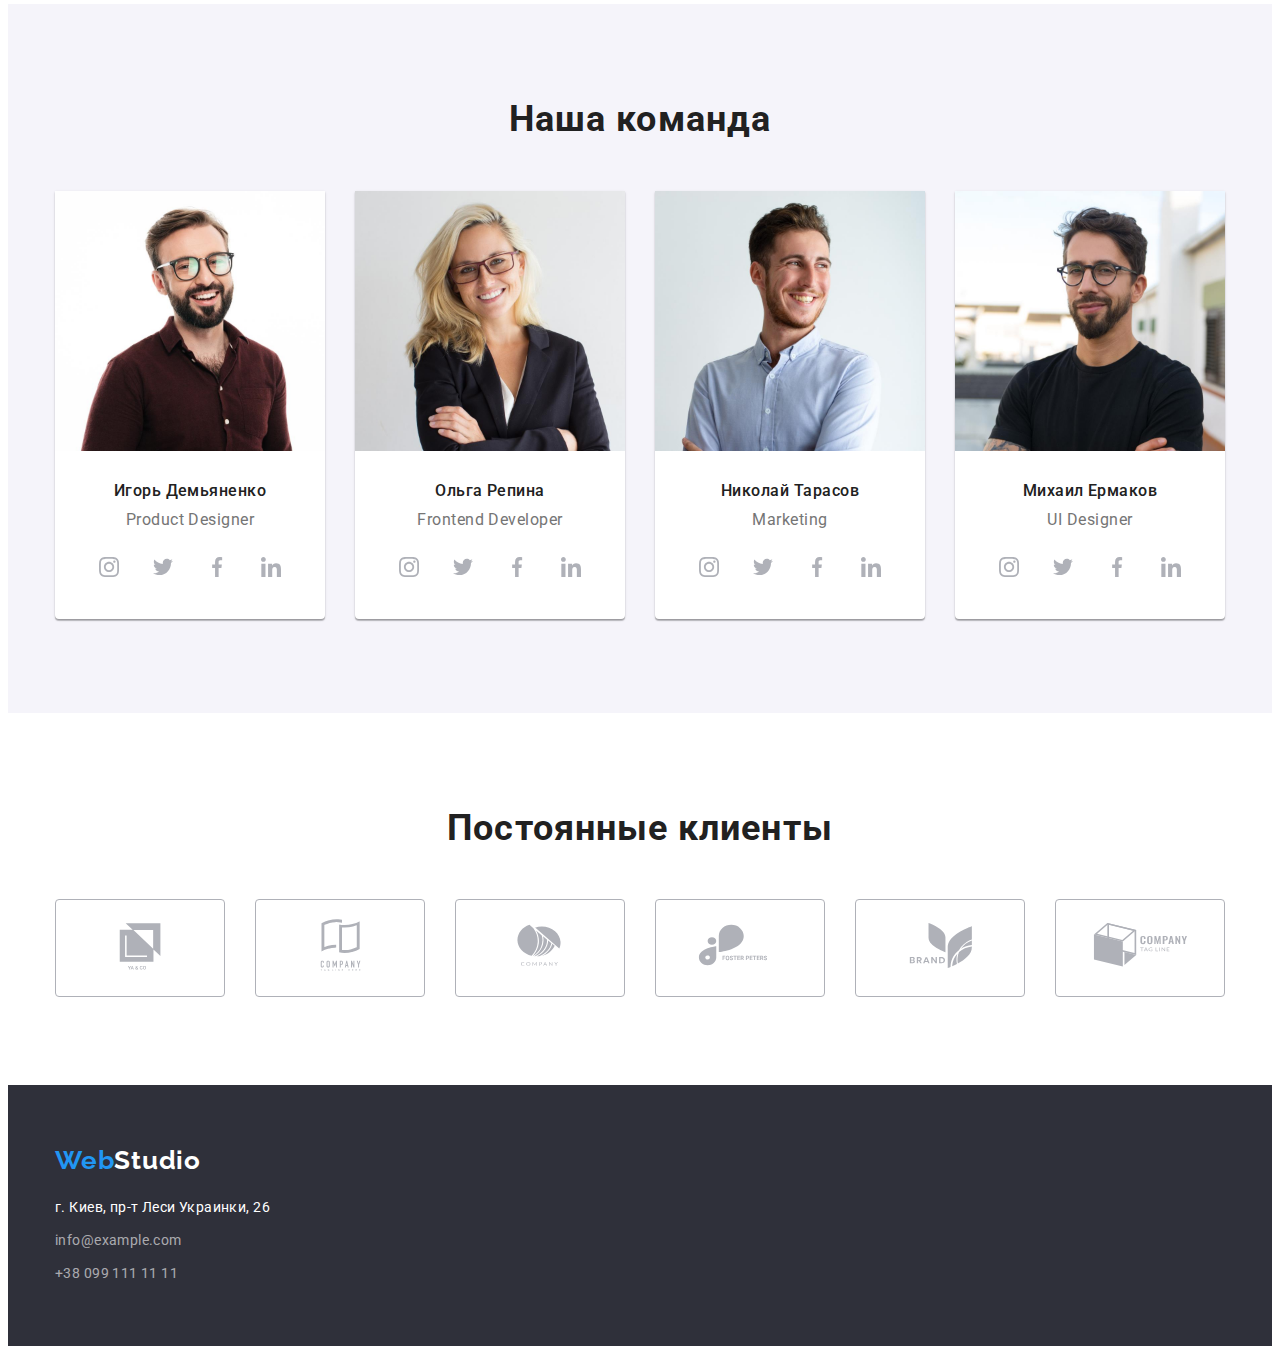
==== commit af76f97b: "make section clients" ====
--- a/index.html
+++ b/index.html
@@ -410,6 +410,85 @@
           </ul>
         </div>
       </section>
+      <section class="section clients">
+        <div class="container">
+          <h2 class="section-title">Постоянные клиенты</h2>
+          <ul class="clients-list list">
+            <li class="clients-item">
+              <a
+                href=""
+                target="_blank"
+                rel="noreferrer noopener"
+                class="clients-link link"
+              >
+                <svg class="clients-icon">
+                  <use href="./img/icon.svg#icon-clients-logo-first"></use>
+                </svg>
+              </a>
+            </li>
+            <li class="clients-item">
+              <a
+                href=""
+                target="_blank"
+                rel="noreferrer noopener"
+                class="clients-link link"
+              >
+                <svg class="clients-icon">
+                  <use href="./img/icon.svg#icon-clients-logo-second"></use>
+                </svg>
+              </a>
+            </li>
+            <li class="clients-item">
+              <a
+                href=""
+                target="_blank"
+                rel="noreferrer noopener"
+                class="clients-link link"
+              >
+                <svg class="clients-icon">
+                  <use href="./img/icon.svg#icon-clients-logo-third"></use>
+                </svg>
+              </a>
+            </li>
+            <li class="clients-item">
+              <a
+                href=""
+                target="_blank"
+                rel="noreferrer noopener"
+                class="clients-link link"
+              >
+                <svg class="clients-icon">
+                  <use href="./img/icon.svg#icon-clients-logo-fourth"></use>
+                </svg>
+              </a>
+            </li>
+            <li class="clients-item">
+              <a
+                href=""
+                target="_blank"
+                rel="noreferrer noopener"
+                class="clients-link link"
+              >
+                <svg class="clients-icon">
+                  <use href="./img/icon.svg#icon-clients-logo-fifth"></use>
+                </svg>
+              </a>
+            </li>
+            <li class="clients-item">
+              <a
+                href=""
+                target="_blank"
+                rel="noreferrer noopener"
+                class="clients-link link"
+              >
+                <svg class="clients-icon">
+                  <use href="./img/icon.svg#icon-clients-logo-sixth"></use>
+                </svg>
+              </a>
+            </li>
+          </ul>
+        </div>
+      </section>
     </main>
     <footer class="footer">
       <div class="container">
--- a/css/styles.css
+++ b/css/styles.css
@@ -281,9 +281,7 @@
   background-color: var(--third-background-color);
   margin-bottom: 30px;
   border-radius: 4px;
-  display: flex;
-  align-items: center;
-  justify-content: center;
+  padding: 25px 100px;
 }
 
 .features-icon {
@@ -373,6 +371,41 @@
   text-align: center;
   letter-spacing: 0.03em;
   margin-bottom: 16px;
+}
+
+/*------CLIENTS------*/
+
+.clients-list {
+  display: flex;
+}
+
+.clients-item {
+  width: 170px;
+  height: 92px;
+}
+
+.clients-item:not(:last-child) {
+  margin-right: 30px;
+}
+
+.clients-link {
+  color: var(--first-icon-color);
+  padding: 16px 32px;
+  display: block;
+  border: 1px solid var(--first-icon-color);
+  border-radius: 4px;
+}
+
+.clients-icon {
+  width: 106px;
+  height: 60px;
+  fill: currentColor;
+}
+
+.clients-link:hover,
+.clients-link:focus {
+  color: var(--accent-color);
+  border-color: var(--accent-color);
 }
 
 /*------FOOTER------*/
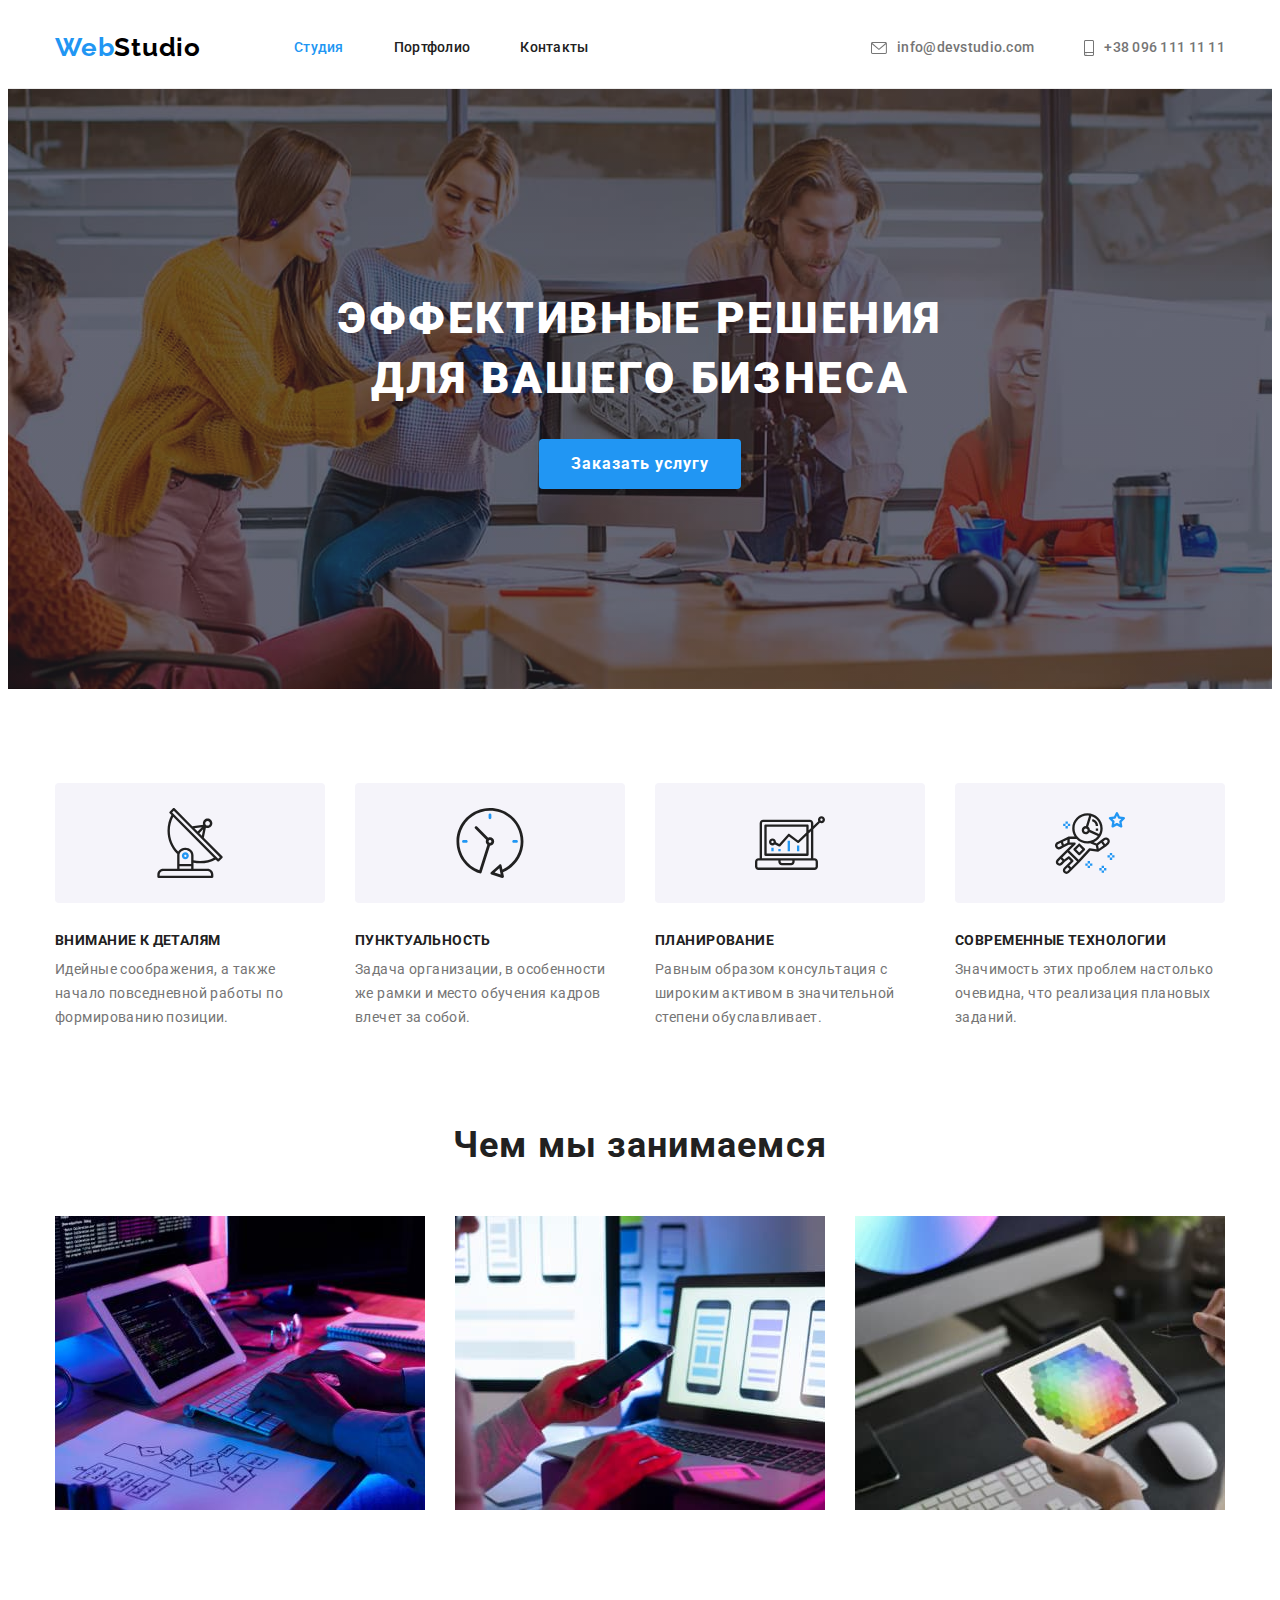
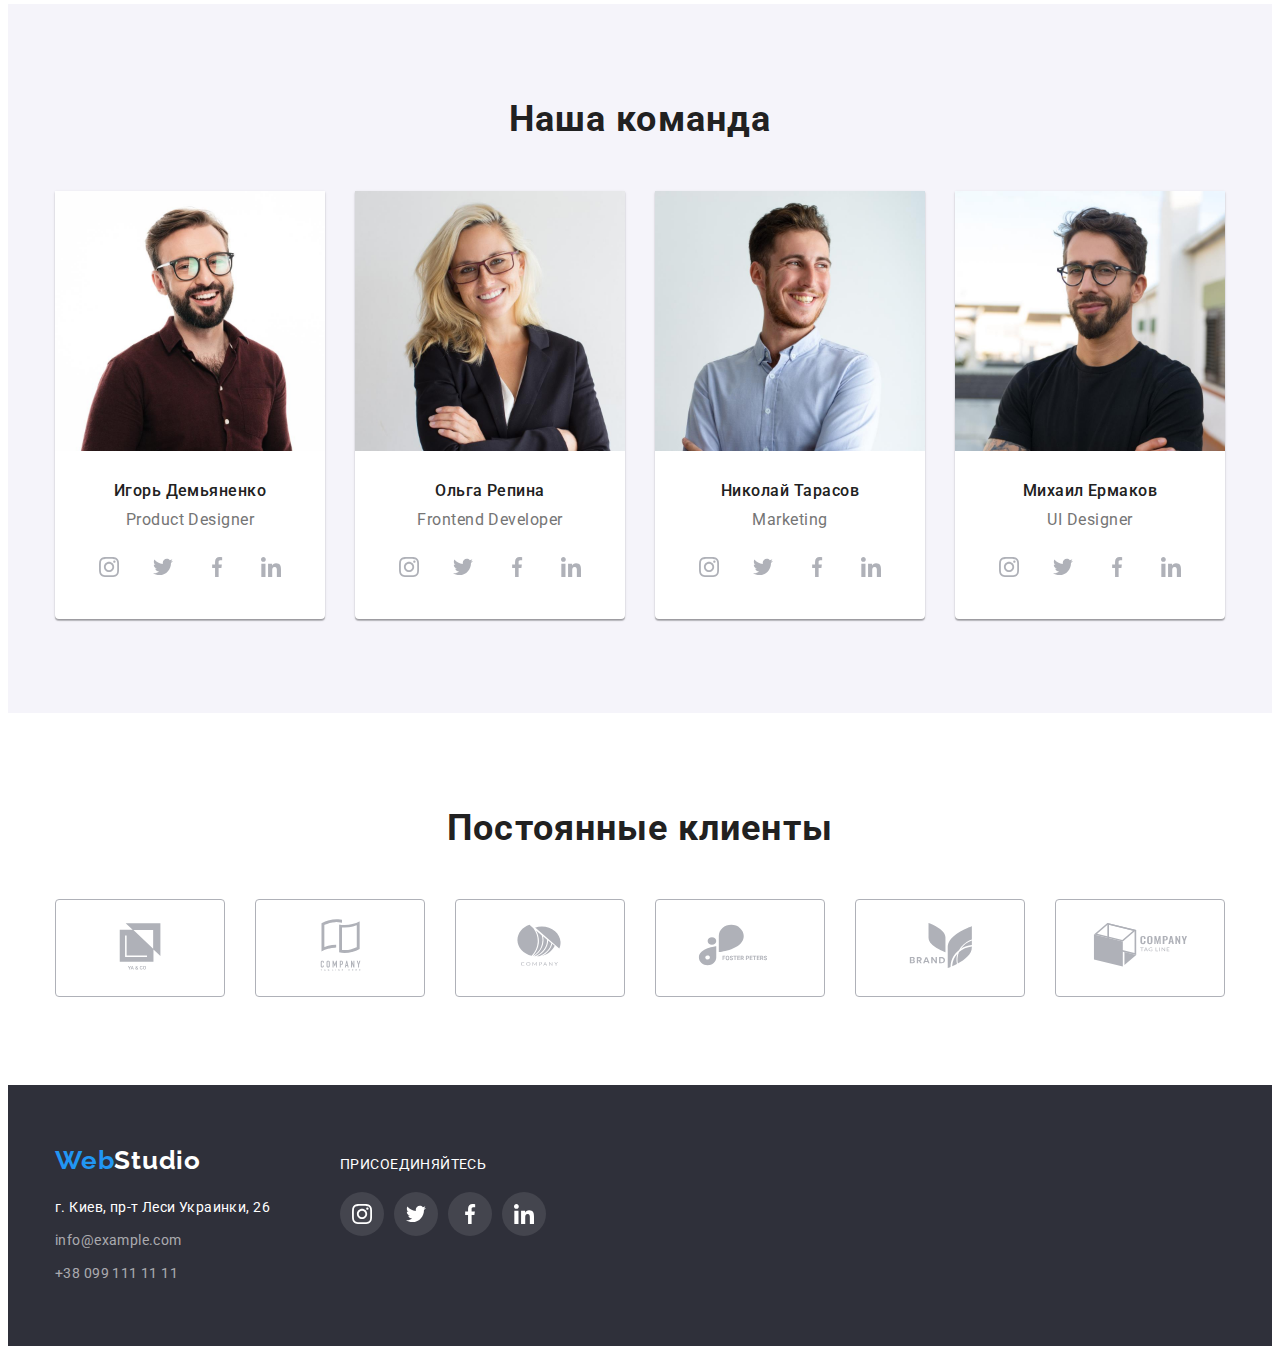
==== commit 5522521f: "make footer" ====
--- a/index.html
+++ b/index.html
@@ -169,7 +169,7 @@
               <div class="team-item-description">
                 <h3 class="team-item-title">Игорь Демьяненко</h3>
                 <p lang="en" class="team-item-text">Product Designer</p>
-                <ul class="team-social social-list list">
+                <ul class="team-social-list social-list list">
                   <li class="social-item">
                     <a
                       href=""
@@ -231,7 +231,7 @@
               <div class="team-item-description">
                 <h3 class="team-item-title">Ольга Репина</h3>
                 <p lang="en" class="team-item-text">Frontend Developer</p>
-                <ul class="team-social social-list list">
+                <ul class="team-social-list social-list list">
                   <li class="social-item">
                     <a
                       href=""
@@ -293,7 +293,7 @@
               <div class="team-item-description">
                 <h3 class="team-item-title">Николай Тарасов</h3>
                 <p lang="en" class="team-item-text">Marketing</p>
-                <ul class="team-social social-list list">
+                <ul class="team-social-list social-list list">
                   <li class="social-item">
                     <a
                       href=""
@@ -355,7 +355,7 @@
               <div class="team-item-description">
                 <h3 class="team-item-title">Михаил Ермаков</h3>
                 <p lang="en" class="team-item-text">UI Designer</p>
-                <ul class="team-social social-list list">
+                <ul class="team-social-list social-list list">
                   <li class="social-item">
                     <a
                       href=""
@@ -491,33 +491,88 @@
       </section>
     </main>
     <footer class="footer">
-      <div class="container">
-        <a href="./index.html" class="logo footer-logo link"
-          >Web<span class="logo-light">Studio</span></a
-        >
-        <address class="footer-address">
-          <ul class="address-list list">
-            <li class="address-item">
-              <a
-                href="https://goo.gl/maps/Y2jGbLonfC9cpmkF8"
-                target="_blank"
-                rel="noreferrer noopener"
-                class="address-location link"
-                >г. Киев, пр-т Леси Украинки, 26</a
-              >
-            </li>
-            <li class="address-item">
-              <a href="mailto:info@example.com" class="address-contacts link"
-                >info@example.com</a
-              >
-            </li>
-            <li class="address-item">
-              <a href="tel:+380991111111" class="address-contacts link"
-                >+38 099 111 11 11</a
-              >
+      <div class="container footer-container">
+        <div class="footer-left">
+          <a href="./index.html" class="logo footer-logo link"
+            >Web<span class="logo-light">Studio</span></a
+          >
+          <address class="footer-address">
+            <ul class="address-list list">
+              <li class="address-item">
+                <a
+                  href="https://goo.gl/maps/Y2jGbLonfC9cpmkF8"
+                  target="_blank"
+                  rel="noreferrer noopener"
+                  class="address-location link"
+                  >г. Киев, пр-т Леси Украинки, 26</a
+                >
+              </li>
+              <li class="address-item">
+                <a href="mailto:info@example.com" class="address-contacts link"
+                  >info@example.com</a
+                >
+              </li>
+              <li class="address-item">
+                <a href="tel:+380991111111" class="address-contacts link"
+                  >+38 099 111 11 11</a
+                >
+              </li>
+            </ul>
+          </address>
+        </div>
+        <div class="footer-right">
+          <p class="footer-text">присоединяйтесь</p>
+          <ul class="social-list list">
+            <li class="social-item">
+              <a
+                href=""
+                target="_blank"
+                rel="noreferrer noopener"
+                class="social-link footer-social-link link"
+              >
+                <svg class="social-icon footer-social-icon">
+                  <use href="./img/icon.svg#icon-instagram"></use>
+                </svg>
+              </a>
+            </li>
+            <li class="social-item">
+              <a
+                href=""
+                target="_blank"
+                rel="noreferrer noopener"
+                class="social-link footer-social-link link"
+              >
+                <svg class="social-icon footer-social-icon">
+                  <use href="./img/icon.svg#icon-twitter"></use>
+                </svg>
+              </a>
+            </li>
+            <li class="social-item">
+              <a
+                href=""
+                target="_blank"
+                rel="noreferrer noopener"
+                class="social-link footer-social-link link"
+              >
+                <svg class="social-icon footer-social-icon">
+                  <use href="./img/icon.svg#icon-facebook"></use>
+                </svg>
+              </a>
+            </li>
+            <li class="social-item">
+              <a
+                href=""
+                target="_blank"
+                rel="noreferrer noopener"
+                class="social-link footer-social-link link"
+              >
+                <svg class="social-icon footer-social-icon">
+                  <use href="./img/icon.svg#icon-linkedin"></use>
+                </svg>
+              </a>
             </li>
           </ul>
-        </address>
+        </div>
       </div>
     </footer>
   </body>
--- a/css/styles.css
+++ b/css/styles.css
@@ -16,6 +16,7 @@
   --third-background-color: #f5f4fa;
   --first-icon-color: #afb1b8;
   --second-icon-color: #ffffff;
+  --icon-background-color: rgba(255, 255, 255, 0.1);
 }
 
 body {
@@ -85,7 +86,6 @@
 
 .social-list {
   display: flex;
-  justify-content: center;
 }
 
 .social-item {
@@ -95,11 +95,6 @@
 
 .social-item:not(:last-child) {
   margin-right: 10px;
-}
-
-.social-icon {
-  width: 20px;
-  height: 20px;
 }
 
 .social-link {
@@ -115,6 +110,11 @@
 .social-link:focus {
   background-color: var(--accent-color);
   color: var(--second-icon-color);
+}
+
+.social-icon {
+  width: 20px;
+  height: 20px;
 }
 
 /*------HEADER------ */
@@ -346,6 +346,10 @@
   padding-bottom: 30px;
 }
 
+.team-social-list {
+  justify-content: center;
+}
+
 .team-social-link {
   background-color: var(--first-background-color);
   color: var(--first-icon-color);
@@ -415,6 +419,15 @@
   padding-bottom: 60px;
 }
 
+.footer-container {
+  display: flex;
+  align-items: baseline;
+}
+
+.footer-left {
+  margin-right: 70px;
+}
+
 .footer-logo {
   display: block;
   margin-bottom: 20px;
@@ -438,6 +451,26 @@
 
 .address-contacts {
   color: var(--contacts-color);
+}
+
+.footer-text {
+  font-weight: 700px;
+  font-size: 14px;
+  line-height: 1.15;
+  letter-spacing: 0.03em;
+  text-transform: uppercase;
+  color: var(--second-text-color);
+
+  margin-bottom: 20px;
+}
+
+.footer-social-link {
+  color: var(--second-icon-color);
+  background-color: var(--icon-background-color);
+}
+
+.footer-social-icon {
+  fill: currentColor;
 }
 
 /*PORTFOLIO*/
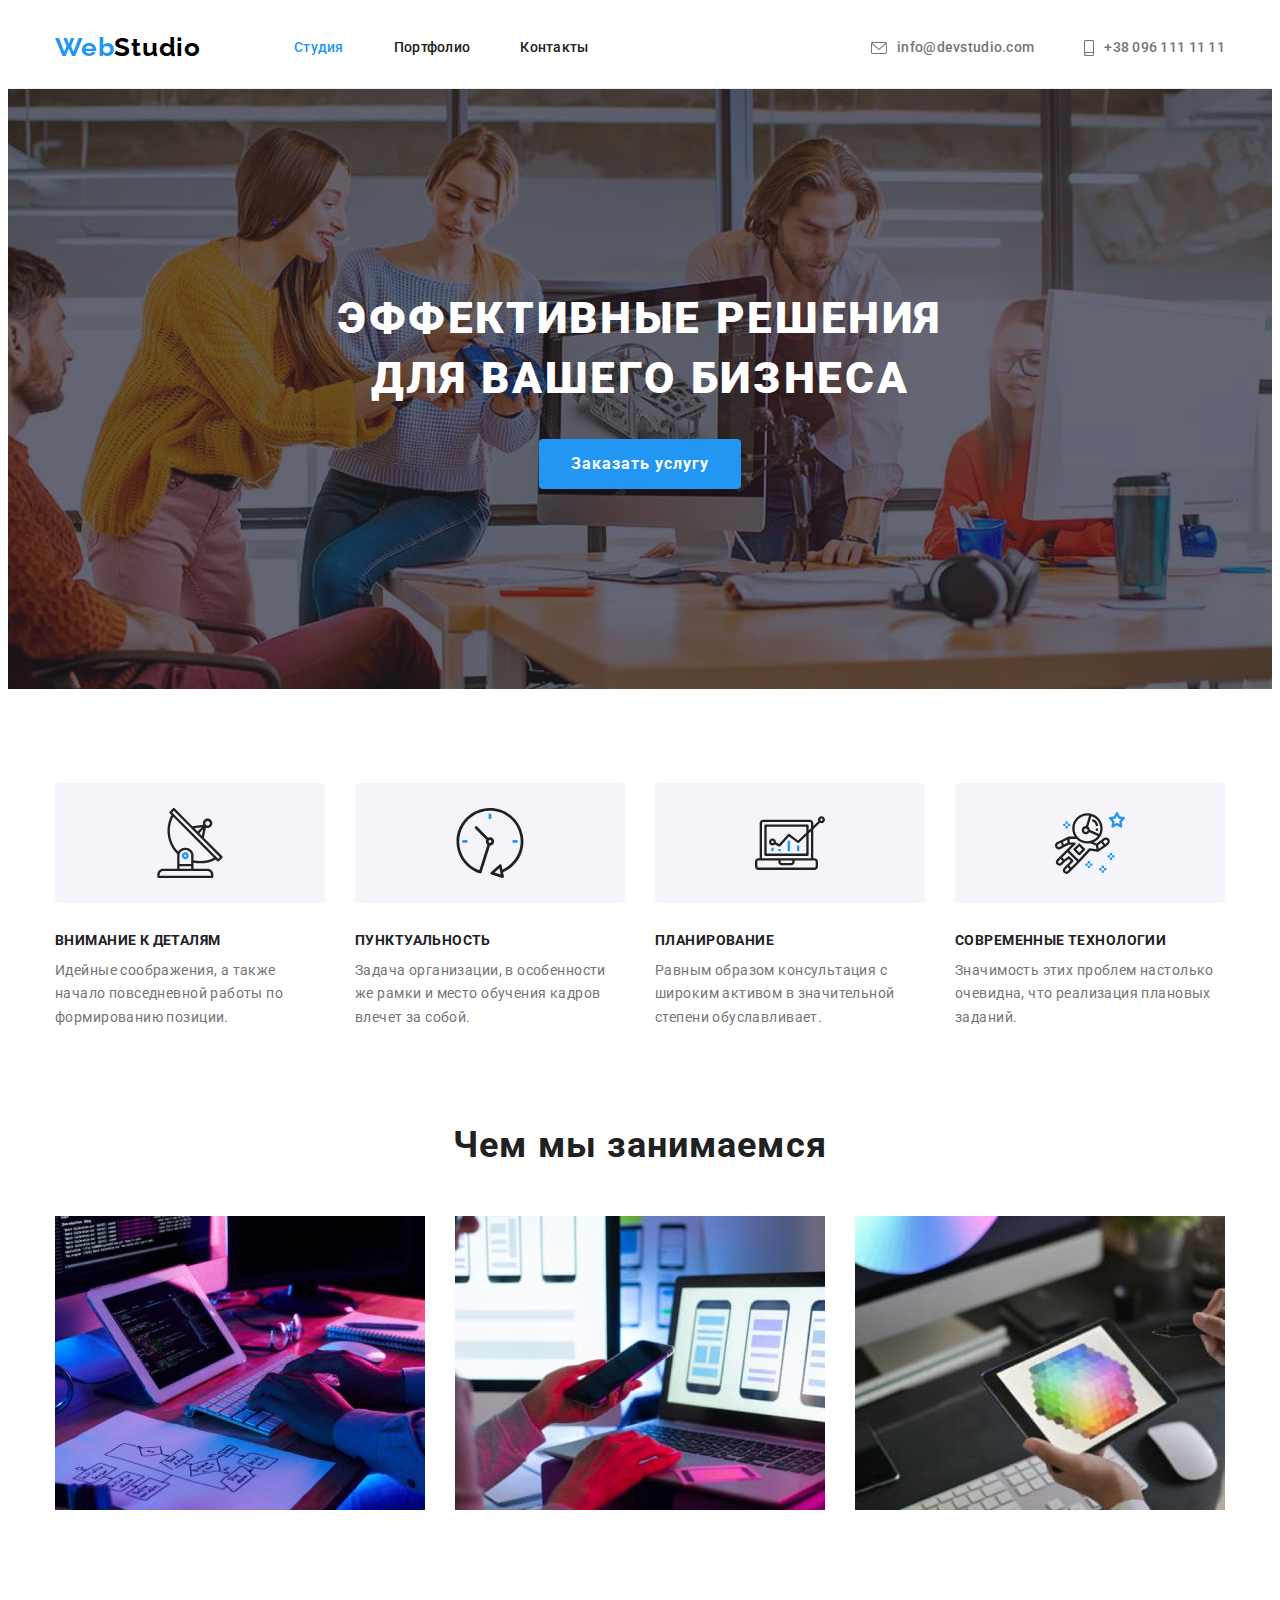
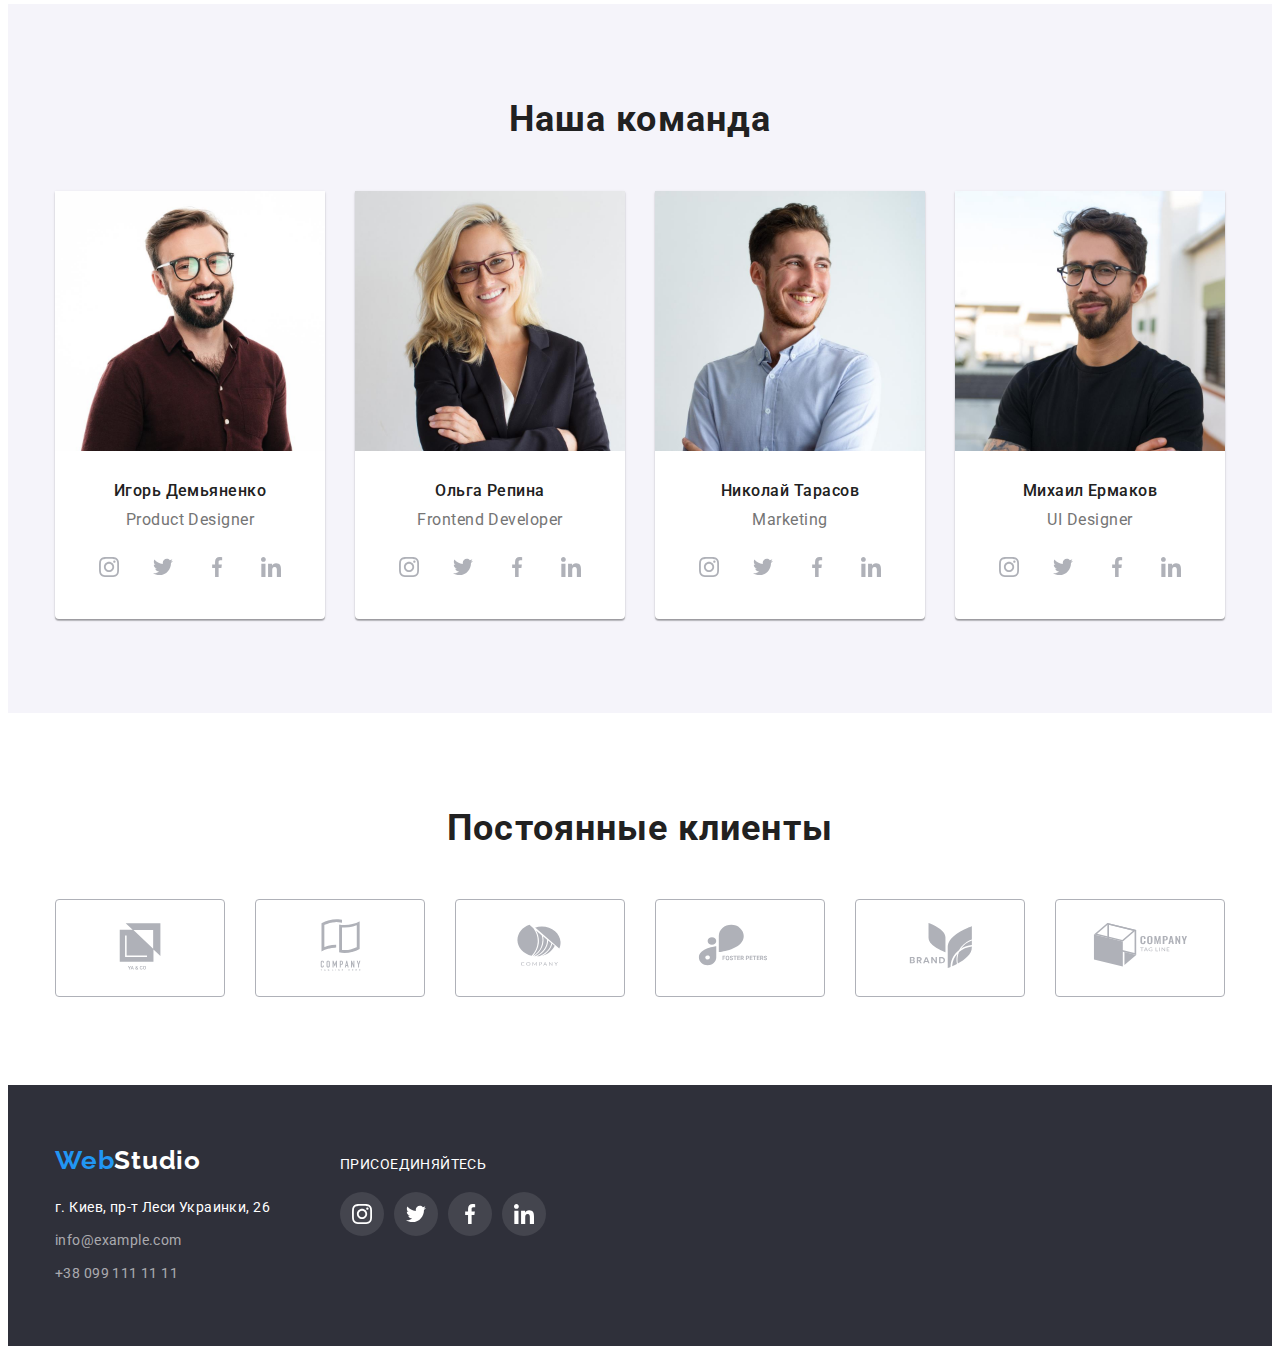
==== commit 249c512b: "copy header, footer to portfolio and edit header" ====
--- a/index.html
+++ b/index.html
@@ -44,20 +44,20 @@
         </nav>
         <ul class="contacts-list list">
           <li class="contacts-item">
-            <svg class="icon-mail">
-              <use href="./img/icon.svg#icon-envelope"></use>
-            </svg>
-            <a href="mailto:info@devstudio.com" class="contacts-link link"
-              >info@devstudio.com</a
-            >
+            <a href="mailto:info@devstudio.com" class="contacts-link link">
+              <svg class="icon-mail">
+                <use href="./img/icon.svg#icon-envelope"></use>
+              </svg>
+              info@devstudio.com
+            </a>
           </li>
           <li class="contacts-item">
-            <svg class="icon-phone">
-              <use href="./img/icon.svg#icon-phone"></use>
-            </svg>
-            <a href="tel:+380961111111" class="contacts-link link"
-              >+38 096 111 11 11</a
-            >
+            <a href="tel:+380961111111" class="contacts-link link">
+              <svg class="icon-phone">
+                <use href="./img/icon.svg#icon-phone"></use>
+              </svg>
+              +38 096 111 11 11
+            </a>
           </li>
         </ul>
       </div>
--- a/css/styles.css
+++ b/css/styles.css
@@ -169,13 +169,13 @@
   margin-left: auto;
 }
 
-.contacts-item {
-  display: flex;
-  align-items: center;
-}
-
 .contacts-item:hover {
   color: var(--accent-color);
+}
+
+.contacts-link {
+  display: flex;
+  align-items: center;
 }
 
 .icon-mail,
